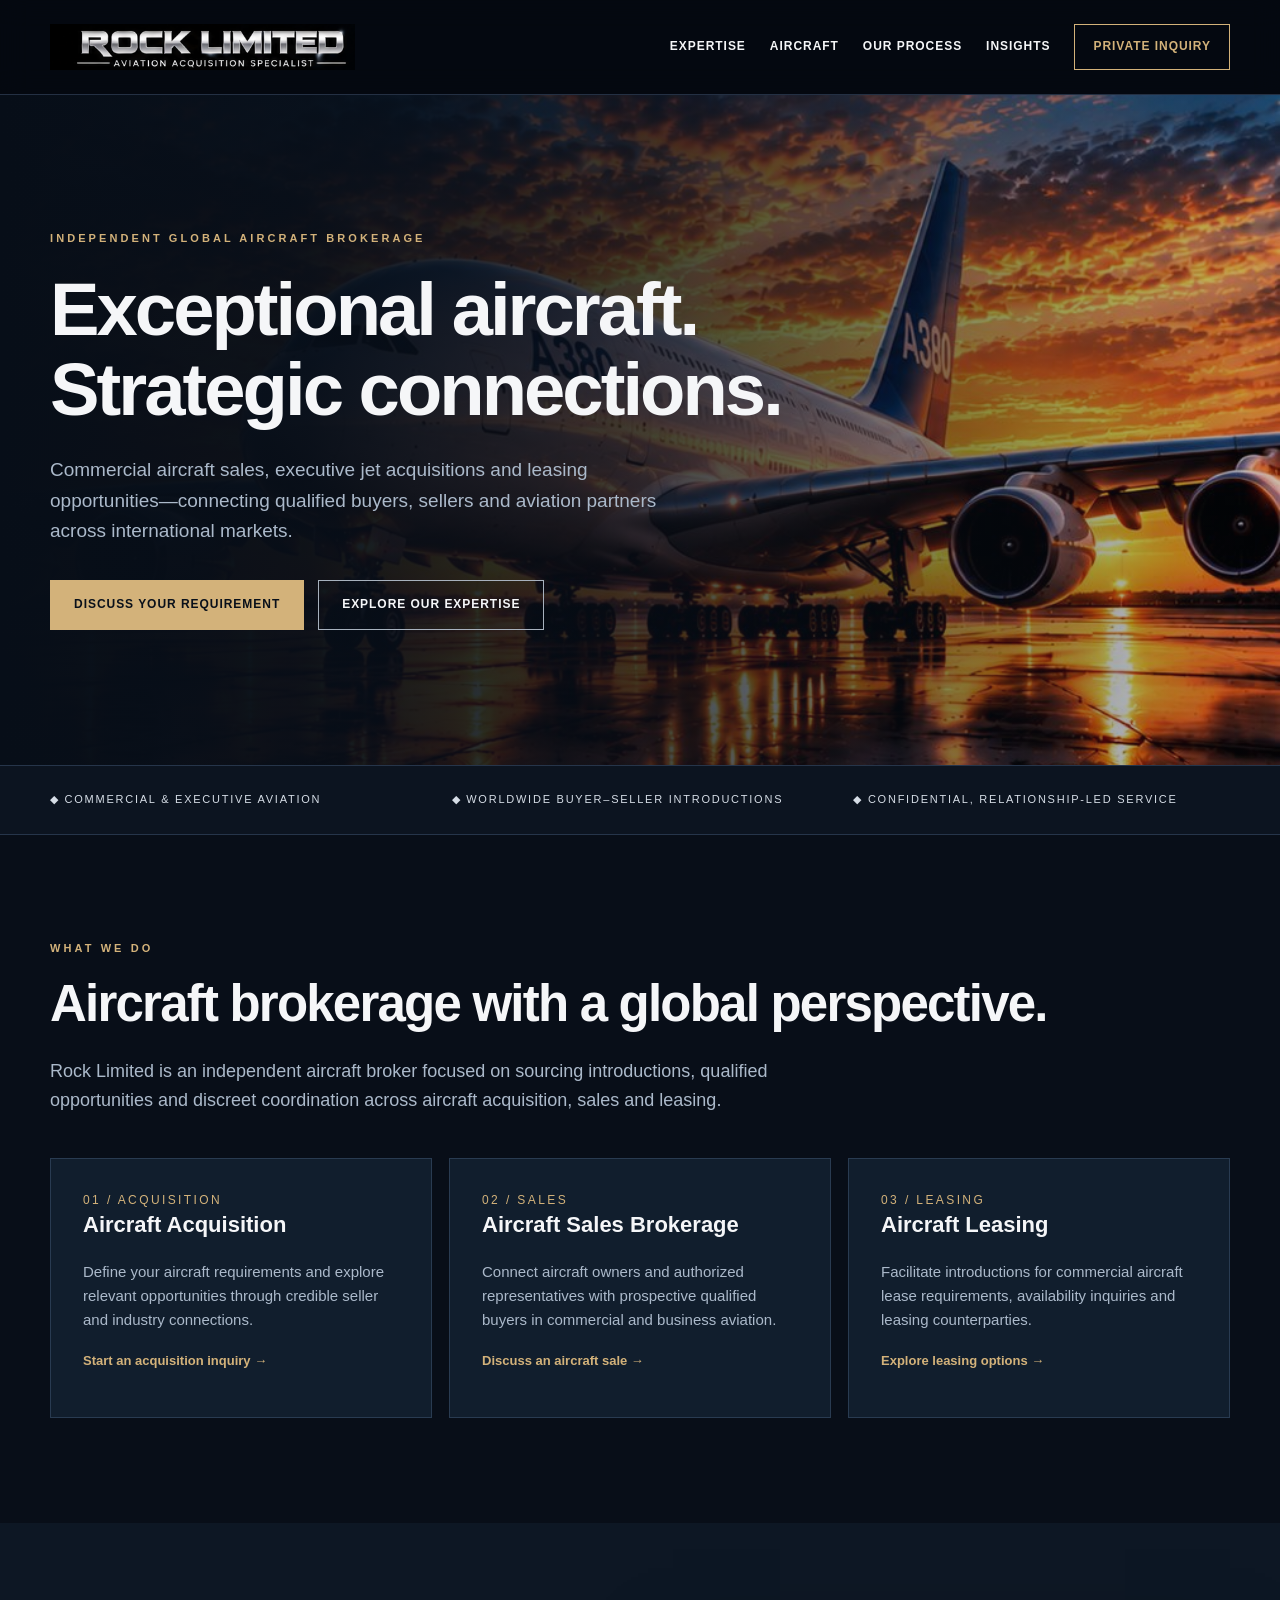
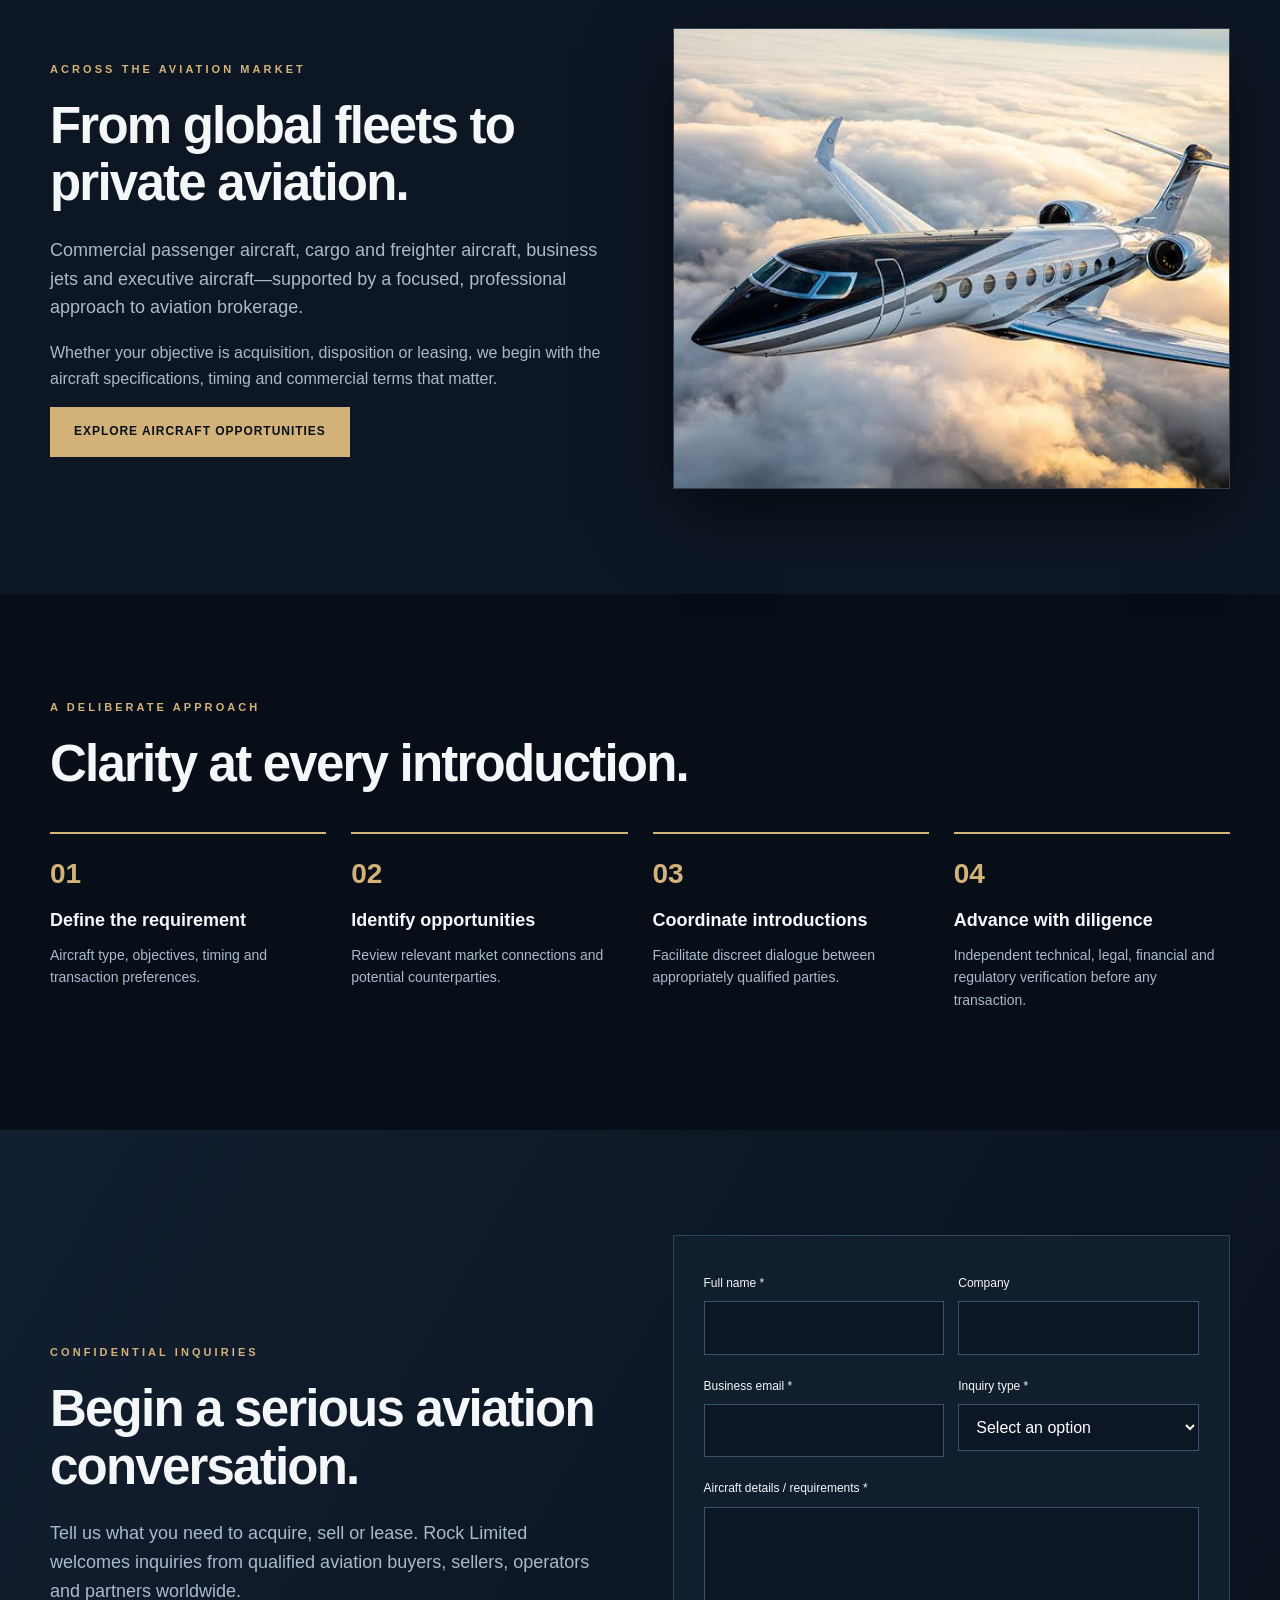
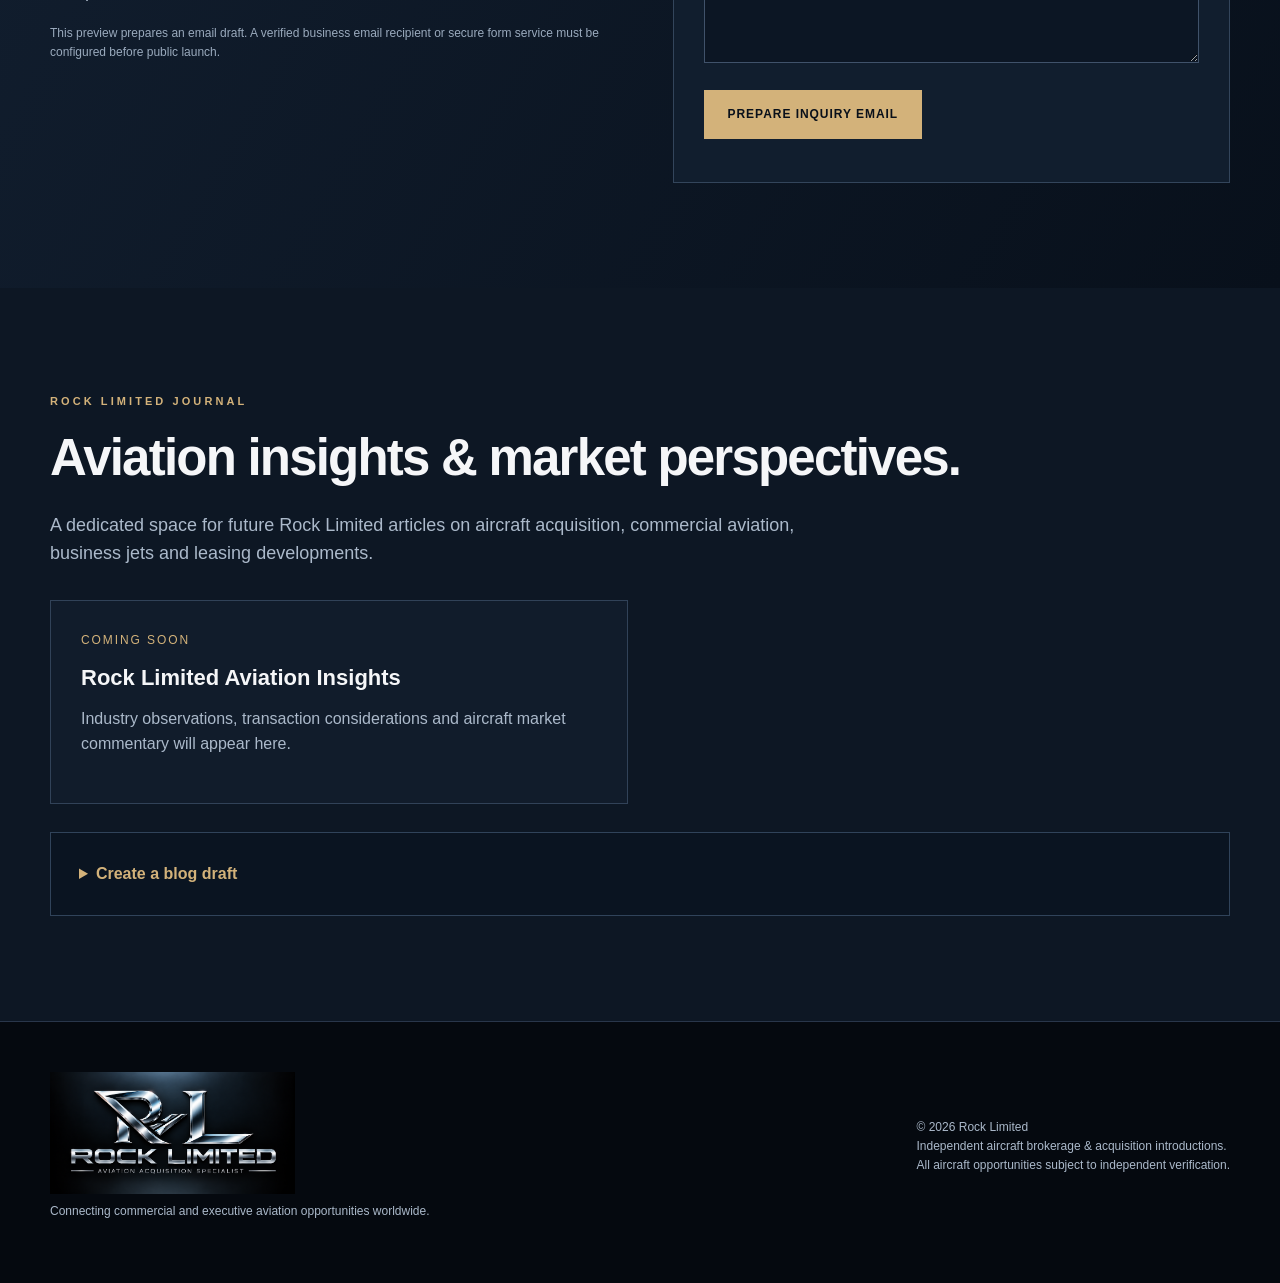
==== index.html @ 30e0c6cf "Add files via upload" ====
<!DOCTYPE html>
<html lang="en"><head><meta charset="utf-8"/><meta content="width=device-width,initial-scale=1" name="viewport"/>
<title>Rock Limited | Global Aircraft Brokerage, Sales &amp; Leasing</title>
<meta content="Rock Limited connects qualified buyers, sellers and leasing partners worldwide for commercial aircraft sales, private jet brokerage, aircraft acquisition and leasing introductions." name="description"/>
<meta content="aircraft broker, aircraft brokerage, commercial aircraft for sale, aircraft leasing, commercial aircraft leasing, aircraft sales, aircraft acquisition, private jet for sale, business jets for sale, private jet broker, aircraft leasing broker, aircraft sales broker, international aircraft sales, global aircraft brokerage, used aircraft for sale, executive jet acquisition, corporate aircraft for sale, aircraft buyer representation, aircraft seller representation, aircraft remarketing, widebody aircraft for sale, narrowbody aircraft for sale, cargo aircraft for sale, freighter aircraft for sale, aircraft lease opportunities, aircraft sale and leaseback, airliner for sale, pre-owned private jets, business aviation brokerage, aircraft transaction advisory" name="keywords"/><meta content="index,follow,max-image-preview:large" name="robots"/><meta content="#080e18" name="theme-color"/>
<meta content="website" property="og:type"/><meta content="Rock Limited | Global Aircraft Brokerage" property="og:title"/><meta content="Independent commercial and executive aircraft brokerage, acquisition and leasing introductions worldwide." property="og:description"/><meta content="summary_large_image" name="twitter:card"/>
<script type="application/ld+json">{"@context": "https://schema.org", "@type": "Organization", "name": "Rock Limited", "description": "Independent aircraft brokerage and acquisition introductions for commercial aircraft and executive aviation worldwide.", "knowsAbout": ["aircraft broker", "aircraft brokerage", "commercial aircraft for sale", "aircraft leasing", "commercial aircraft leasing", "aircraft sales", "aircraft acquisition", "private jet for sale", "business jets for sale", "private jet broker", "aircraft leasing broker", "aircraft sales broker", "international aircraft sales", "global aircraft brokerage", "used aircraft for sale", "executive jet acquisition", "corporate aircraft for sale", "aircraft buyer representation", "aircraft seller representation", "aircraft remarketing", "widebody aircraft for sale", "narrowbody aircraft for sale", "cargo aircraft for sale", "freighter aircraft for sale", "aircraft lease opportunities", "aircraft sale and leaseback", "airliner for sale", "pre-owned private jets", "business aviation brokerage", "aircraft transaction advisory"], "hasOfferCatalog": {"@type": "OfferCatalog", "name": "Aircraft brokerage services", "itemListElement": [{"@type": "OfferCatalog", "name": "Commercial aircraft sales"}, {"@type": "OfferCatalog", "name": "Aircraft leasing introductions"}, {"@type": "OfferCatalog", "name": "Executive jet brokerage"}, {"@type": "OfferCatalog", "name": "Aircraft acquisition support"}]}}</script>
<style>
:root{--ink:#080e18;--panel:#101b2a;--line:#26354a;--white:#f5f6f8;--muted:#abb9ca;--gold:#d3b27a}*{box-sizing:border-box}html{scroll-behavior:smooth}body{margin:0;background:var(--ink);color:var(--white);font-family:Arial,Helvetica,sans-serif;line-height:1.6}a{color:inherit;text-decoration:none}button,input,select,textarea{font:inherit}.wrap{width:min(1180px,calc(100% - 44px));margin:auto}.top{position:sticky;top:0;z-index:20;background:rgba(5,9,16,.96);border-bottom:1px solid #243043;backdrop-filter:blur(14px)}.top .wrap{min-height:94px;display:flex;align-items:center;justify-content:space-between;gap:25px}.logo img{width:min(305px,40vw);height:auto;display:block}.nav{display:flex;align-items:center;gap:24px;font-size:12px;font-weight:700;letter-spacing:.08em;text-transform:uppercase}.nav a:hover{color:var(--gold)}.nav .cta{border:1px solid var(--gold);padding:12px 18px;color:var(--gold)}.hero{min-height:670px;display:flex;align-items:center;position:relative;background:linear-gradient(90deg,#070e18 0%,rgba(7,14,24,.97) 24%,rgba(7,14,24,.75) 52%,rgba(7,14,24,.2) 100%),url("[data-uri]") center/cover}.hero .wrap{padding:110px 0}.eyebrow{font-size:11px;letter-spacing:.28em;color:var(--gold);font-weight:800;text-transform:uppercase}h1,h2,h3,p{margin-top:0}h1{font-size:clamp(42px,5.8vw,77px);line-height:1.08;letter-spacing:-.04em;max-width:770px;margin:22px 0 25px}h2{font-size:clamp(32px,4vw,51px);line-height:1.13;letter-spacing:-.035em;margin:18px 0 24px}h3{font-size:22px;line-height:1.25}p{color:var(--muted)}.lead{font-size:19px;max-width:635px}.buttons{display:flex;flex-wrap:wrap;gap:14px;margin-top:34px}.btn{display:inline-block;background:var(--gold);color:#09101a;padding:14px 23px;font-weight:800;font-size:12px;letter-spacing:.08em;text-transform:uppercase;border:1px solid var(--gold);cursor:pointer}.btn.secondary{background:transparent;color:var(--white);border-color:#a7b1bd}.trust{border-block:1px solid var(--line);background:#0c1420}.trust .wrap{display:grid;grid-template-columns:repeat(3,1fr);gap:25px;padding:25px 0}.trust span{color:#d6dde6;font-size:11px;letter-spacing:.16em;text-transform:uppercase}.section{padding:105px 0}.section.alt{background:#0d1724}.intro{font-size:18px;max-width:810px}.grid{display:grid;grid-template-columns:repeat(3,1fr);gap:17px;margin-top:44px}.tile{border:1px solid #293b51;background:#111e2d;padding:32px;min-height:260px;transition:border-color .2s}.tile:hover{border-color:var(--gold)}.tile .n{color:var(--gold);font-size:12px;letter-spacing:.2em}.tile p{font-size:15px}.tile a{color:var(--gold);font-weight:700;font-size:13px}.split{display:grid;grid-template-columns:1fr 1fr;gap:65px;align-items:center}.photo{width:100%;min-height:410px;object-fit:cover;border:1px solid #314156;box-shadow:0 25px 70px #0008}.smallcaps{font-size:12px;letter-spacing:.16em;text-transform:uppercase;color:var(--gold)}.process{display:grid;grid-template-columns:repeat(4,1fr);gap:25px;margin-top:40px}.process article{border-top:2px solid var(--gold);padding-top:18px}.process strong{color:var(--gold);font-size:28px}.process h3{font-size:18px;margin:12px 0}.process p{font-size:14px}.blogcard{border:1px solid #314258;padding:30px;background:#111c2b}.bloggrid{display:grid;grid-template-columns:1fr 1fr;gap:24px;margin-top:32px}.blogcard time{font-size:11px;color:var(--gold);letter-spacing:.12em}.blogcard h3{margin:14px 0}.blogcard p{white-space:pre-wrap}.editor{margin-top:28px;padding:28px;border:1px solid #30435a;background:#0a1421}.editor label{display:block;margin:12px 0 6px;color:#d9e0e8;font-size:13px}.field{width:100%;padding:13px;border:1px solid #40526a;background:#0c1624;color:white;border-radius:0}.note{font-size:12px;color:#9aaabd}.contact{background:linear-gradient(120deg,#121f30,#08101b)}.formgrid{display:grid;grid-template-columns:1fr 1fr;gap:14px}.full{grid-column:1/-1}.contactform{padding:30px;background:#111e2e;border:1px solid #33455b}.contactform label{display:block;font-size:12px;margin:8px 0}.footer{padding:50px 0;background:#05090f;border-top:1px solid #29364a}.footer .wrap{display:flex;justify-content:space-between;align-items:center;gap:25px}.footer img{max-width:245px;width:100%;height:auto}.footer p{font-size:12px}.menu{display:none}.status{font-size:13px;color:var(--gold)}@media(max-width:850px){.nav{display:none;position:absolute;top:94px;left:0;right:0;background:#070e18;padding:24px;flex-direction:column;align-items:start}.nav.open{display:flex}.menu{display:block;background:none;border:1px solid #586b82;color:white;padding:9px 12px}.split,.grid,.bloggrid{grid-template-columns:1fr}.process{grid-template-columns:1fr 1fr}.hero{min-height:570px}.section{padding:75px 0}.trust .wrap{grid-template-columns:1fr;gap:9px}.footer .wrap{flex-direction:column;align-items:start}}@media(max-width:540px){.process,.formgrid{grid-template-columns:1fr}.hero .wrap{padding:80px 0}h1{font-size:44px}}@media(prefers-reduced-motion:reduce){html{scroll-behavior:auto}}
</style></head><body>
<header class="top"><div class="wrap"><a aria-label="Rock Limited home" class="logo" href="#home"><img alt="Rock Limited Aviation Acquisition Specialist" src="[data-uri]"/></a><button aria-expanded="false" aria-label="Toggle navigation" class="menu" id="menu">MENU ☰</button><nav class="nav" id="nav"><a href="#services">Expertise</a><a href="#aircraft">Aircraft</a><a href="#process">Our Process</a><a href="#insights">Insights</a><a class="cta" href="#contact">Private Inquiry</a></nav></div></header>
<main><section class="hero" id="home"><div class="wrap"><div class="eyebrow">Independent global aircraft brokerage</div><h1>Exceptional aircraft.<br/>Strategic connections.</h1><p class="lead">Commercial aircraft sales, executive jet acquisitions and leasing opportunities—connecting qualified buyers, sellers and aviation partners across international markets.</p><div class="buttons"><a class="btn" href="#contact">Discuss Your Requirement</a><a class="btn secondary" href="#services">Explore Our Expertise</a></div></div></section>
<div class="trust"><div class="wrap"><span>◆ Commercial &amp; executive aviation</span><span>◆ Worldwide buyer–seller introductions</span><span>◆ Confidential, relationship-led service</span></div></div>
<section class="section" id="services"><div class="wrap"><div class="eyebrow">What we do</div><h2>Aircraft brokerage with a global perspective.</h2><p class="intro">Rock Limited is an independent aircraft broker focused on sourcing introductions, qualified opportunities and discreet coordination across aircraft acquisition, sales and leasing.</p><div class="grid"><article class="tile"><div class="n">01 / ACQUISITION</div><h3>Aircraft Acquisition</h3><p>Define your aircraft requirements and explore relevant opportunities through credible seller and industry connections.</p><a href="#contact">Start an acquisition inquiry →</a></article><article class="tile"><div class="n">02 / SALES</div><h3>Aircraft Sales Brokerage</h3><p>Connect aircraft owners and authorized representatives with prospective qualified buyers in commercial and business aviation.</p><a href="#contact">Discuss an aircraft sale →</a></article><article class="tile"><div class="n">03 / LEASING</div><h3>Aircraft Leasing</h3><p>Facilitate introductions for commercial aircraft lease requirements, availability inquiries and leasing counterparties.</p><a href="#contact">Explore leasing options →</a></article></div></div></section>
<section class="section alt" id="aircraft"><div class="wrap split"><div><div class="eyebrow">Across the aviation market</div><h2>From global fleets to private aviation.</h2><p class="intro">Commercial passenger aircraft, cargo and freighter aircraft, business jets and executive aircraft—supported by a focused, professional approach to aviation brokerage.</p><p>Whether your objective is acquisition, disposition or leasing, we begin with the aircraft specifications, timing and commercial terms that matter.</p><a class="btn" href="#contact">Explore Aircraft Opportunities</a></div><img alt="Commercial and executive aviation aircraft image" class="photo" src="[data-uri]"/></div></section>
<section class="section" id="process"><div class="wrap"><div class="eyebrow">A deliberate approach</div><h2>Clarity at every introduction.</h2><div class="process"><article><strong>01</strong><h3>Define the requirement</h3><p>Aircraft type, objectives, timing and transaction preferences.</p></article><article><strong>02</strong><h3>Identify opportunities</h3><p>Review relevant market connections and potential counterparties.</p></article><article><strong>03</strong><h3>Coordinate introductions</h3><p>Facilitate discreet dialogue between appropriately qualified parties.</p></article><article><strong>04</strong><h3>Advance with diligence</h3><p>Independent technical, legal, financial and regulatory verification before any transaction.</p></article></div></div></section>

<section class="section contact" id="contact"><div class="wrap split"><div><div class="eyebrow">Confidential inquiries</div><h2>Begin a serious aviation conversation.</h2><p class="intro">Tell us what you need to acquire, sell or lease. Rock Limited welcomes inquiries from qualified aviation buyers, sellers, operators and partners worldwide.</p><p class="note">This preview prepares an email draft. A verified business email recipient or secure form service must be configured before public launch.</p></div><form class="contactform" id="inquiry"><div class="formgrid"><div><label for="name">Full name *</label><input class="field" id="name" required=""/></div><div><label for="company">Company</label><input class="field" id="company"/></div><div><label for="email">Business email *</label><input class="field" id="email" required="" type="email"/></div><div><label for="purpose">Inquiry type *</label><select class="field" id="purpose" required=""><option value="">Select an option</option><option>Aircraft acquisition</option><option>Aircraft for sale</option><option>Aircraft leasing</option><option>Business jet brokerage</option><option>Other aviation inquiry</option></select></div><div class="full"><label for="message">Aircraft details / requirements *</label><textarea class="field" id="message" required="" rows="5"></textarea></div></div><button class="btn" style="margin-top:20px" type="submit">Prepare Inquiry Email</button><p class="status" id="contact-status" role="status"></p></form></div></section><section class="section alt" id="insights"><div class="wrap"><div class="eyebrow">Rock Limited journal</div><h2>Aviation insights &amp; market perspectives.</h2><p class="intro">A dedicated space for future Rock Limited articles on aircraft acquisition, commercial aviation, business jets and leasing developments.</p><div class="bloggrid" id="posts"><article class="blogcard"><div class="smallcaps">Coming soon</div><h3>Rock Limited Aviation Insights</h3><p>Industry observations, transaction considerations and aircraft market commentary will appear here.</p></article></div><details class="editor"><summary style="cursor:pointer;color:var(--gold);font-weight:700">Create a blog draft</summary><p class="note">Drafts are saved in this browser only. Publishing articles publicly requires a connected website or content management system.</p><label for="post-title">Article title</label><input class="field" id="post-title" placeholder="e.g. Considerations in aircraft leasing"/><label for="post-body">Article text</label><textarea class="field" id="post-body" placeholder="Write your article here..." rows="6"></textarea><div class="buttons"><button class="btn" id="save-post" type="button">Save Draft Locally</button><button class="btn secondary" id="clear-posts" type="button">Clear Local Drafts</button></div><p class="status" id="post-status" role="status"></p></details></div></section></main>
<footer class="footer"><div class="wrap"><div><img alt="Rock Limited chrome RL aviation logo" src="[data-uri]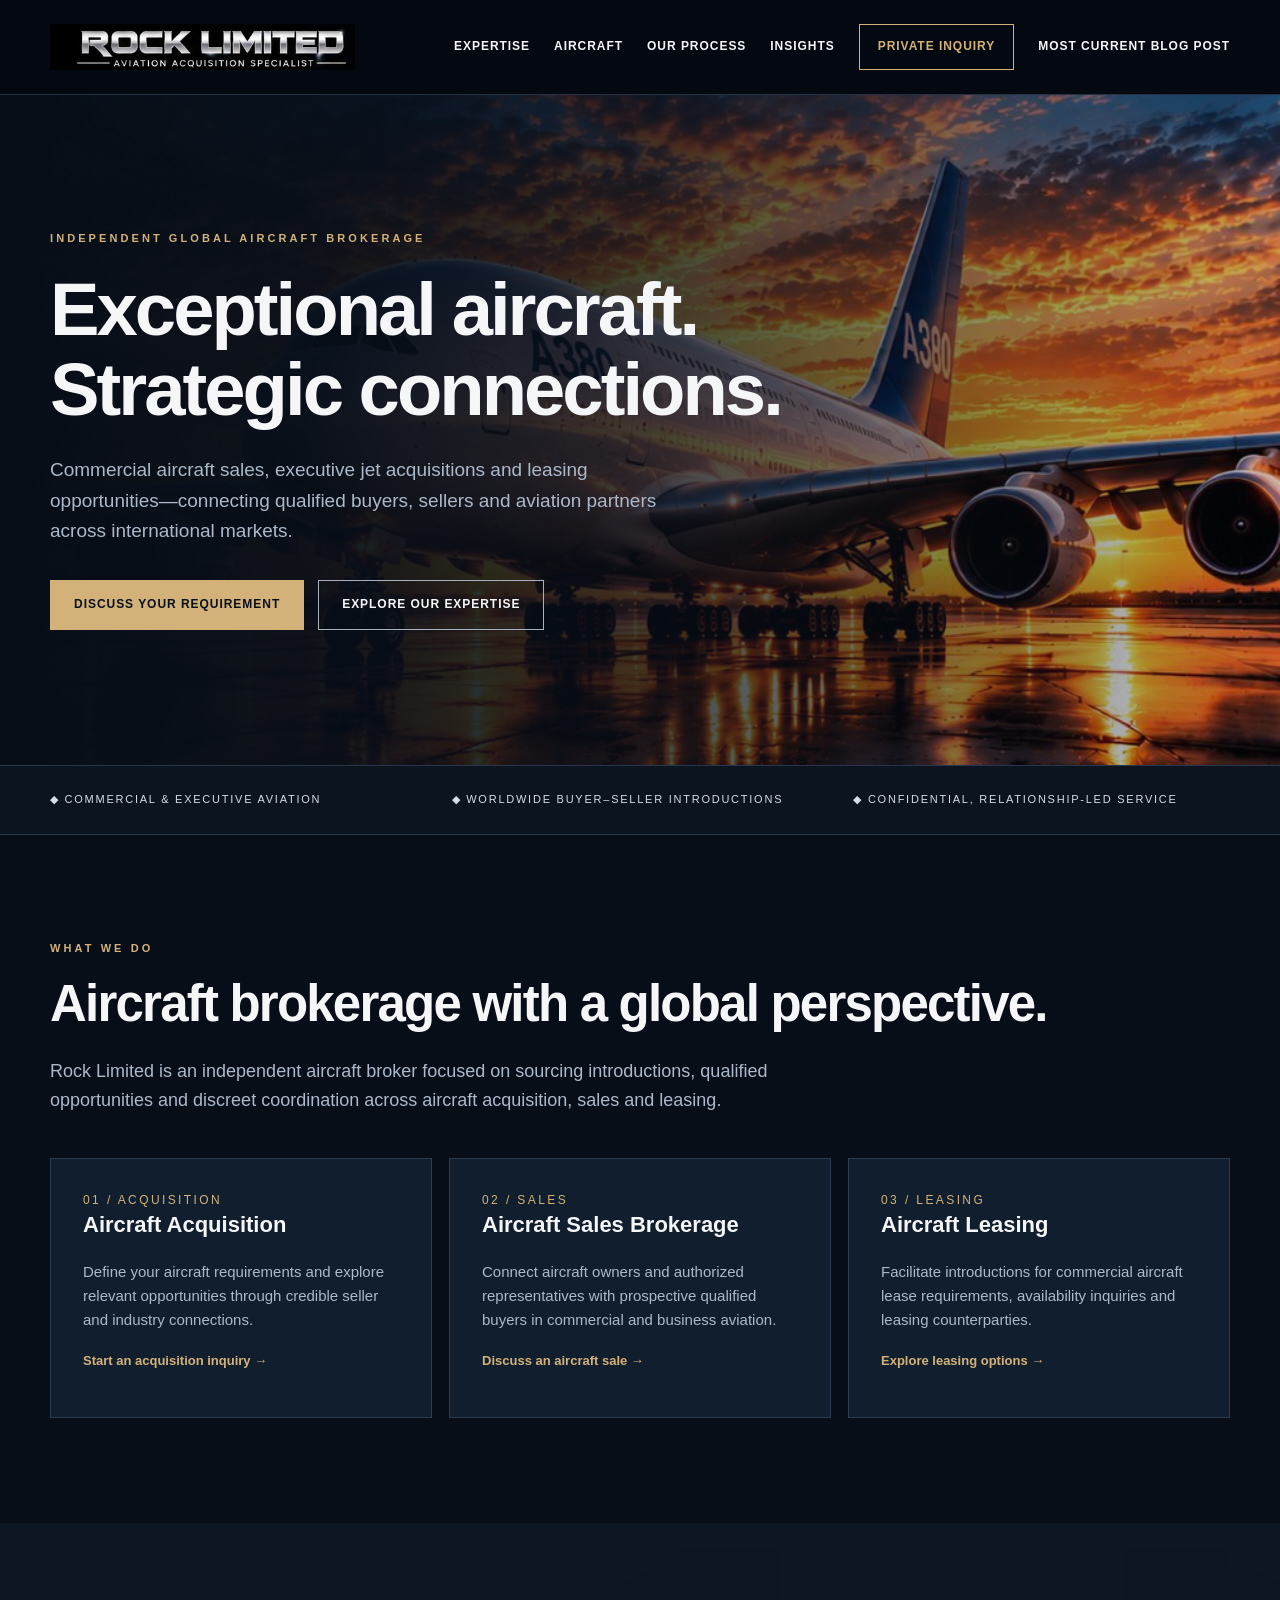
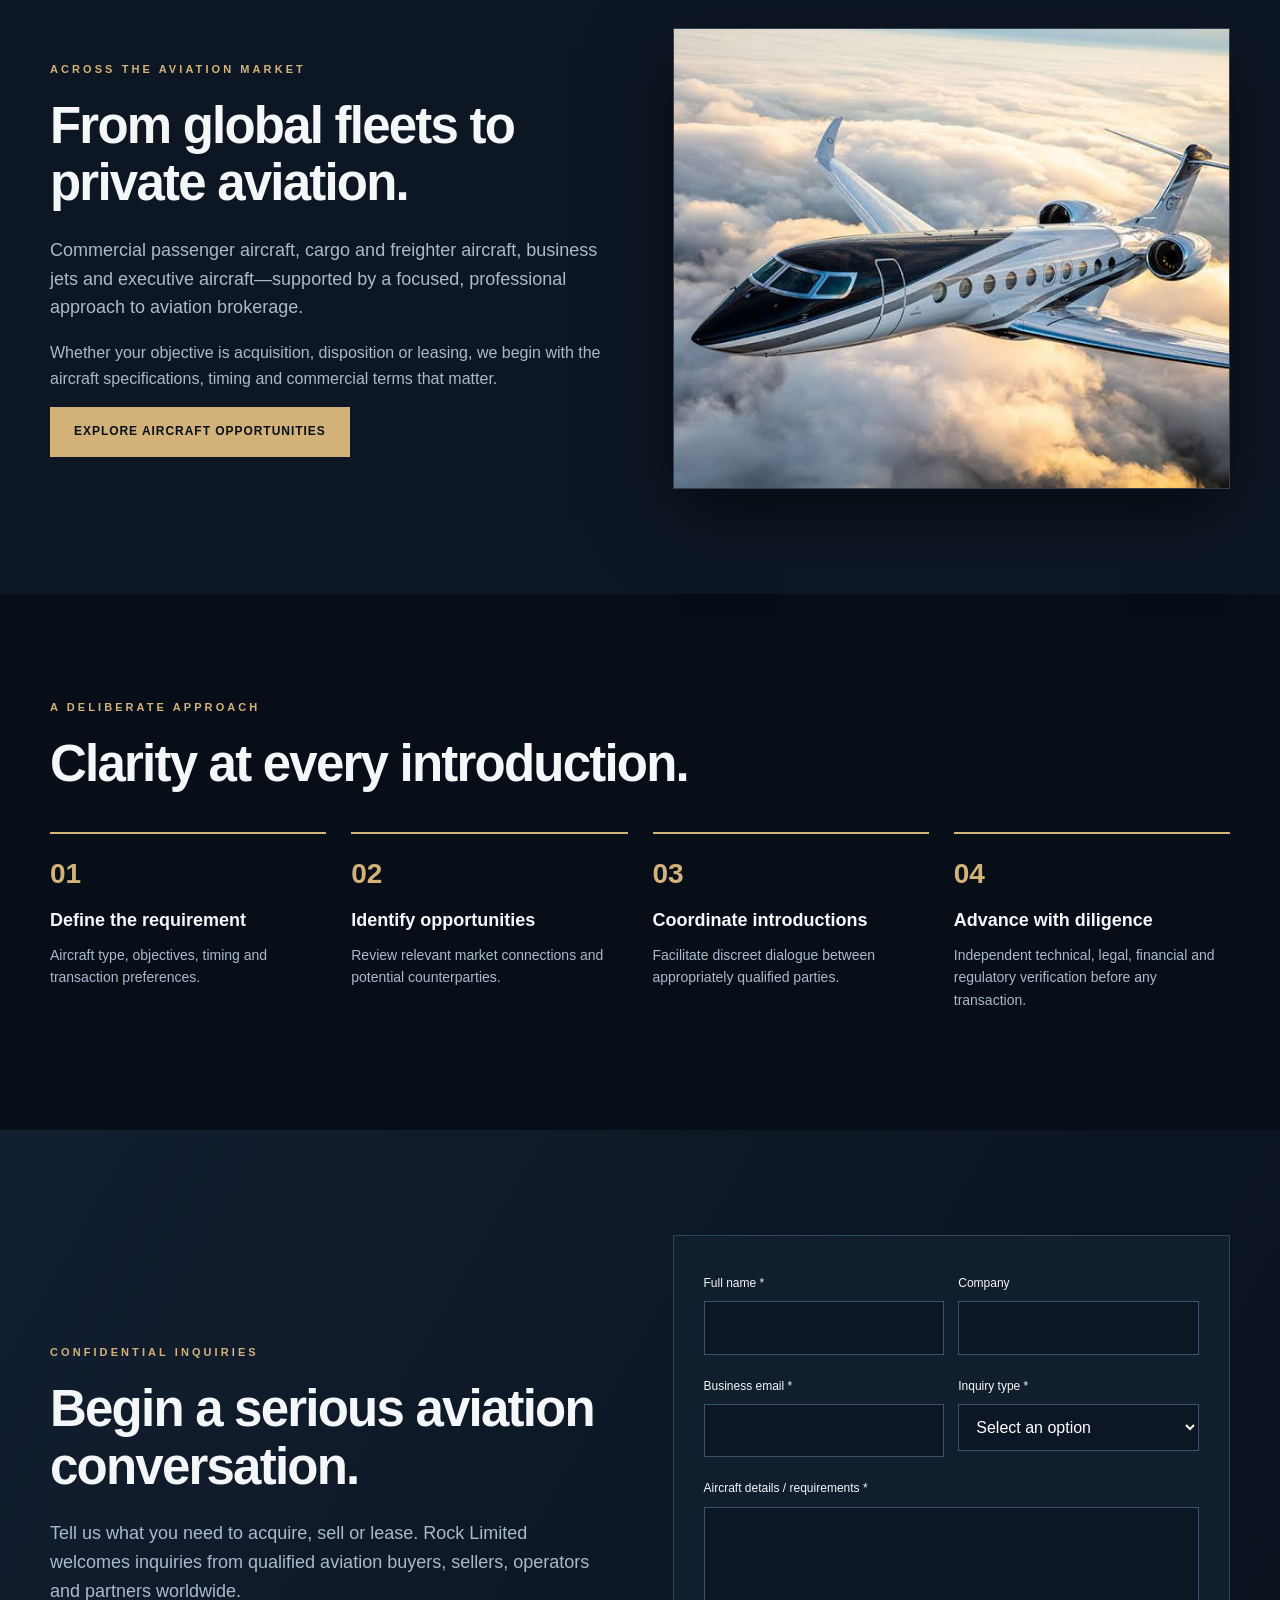
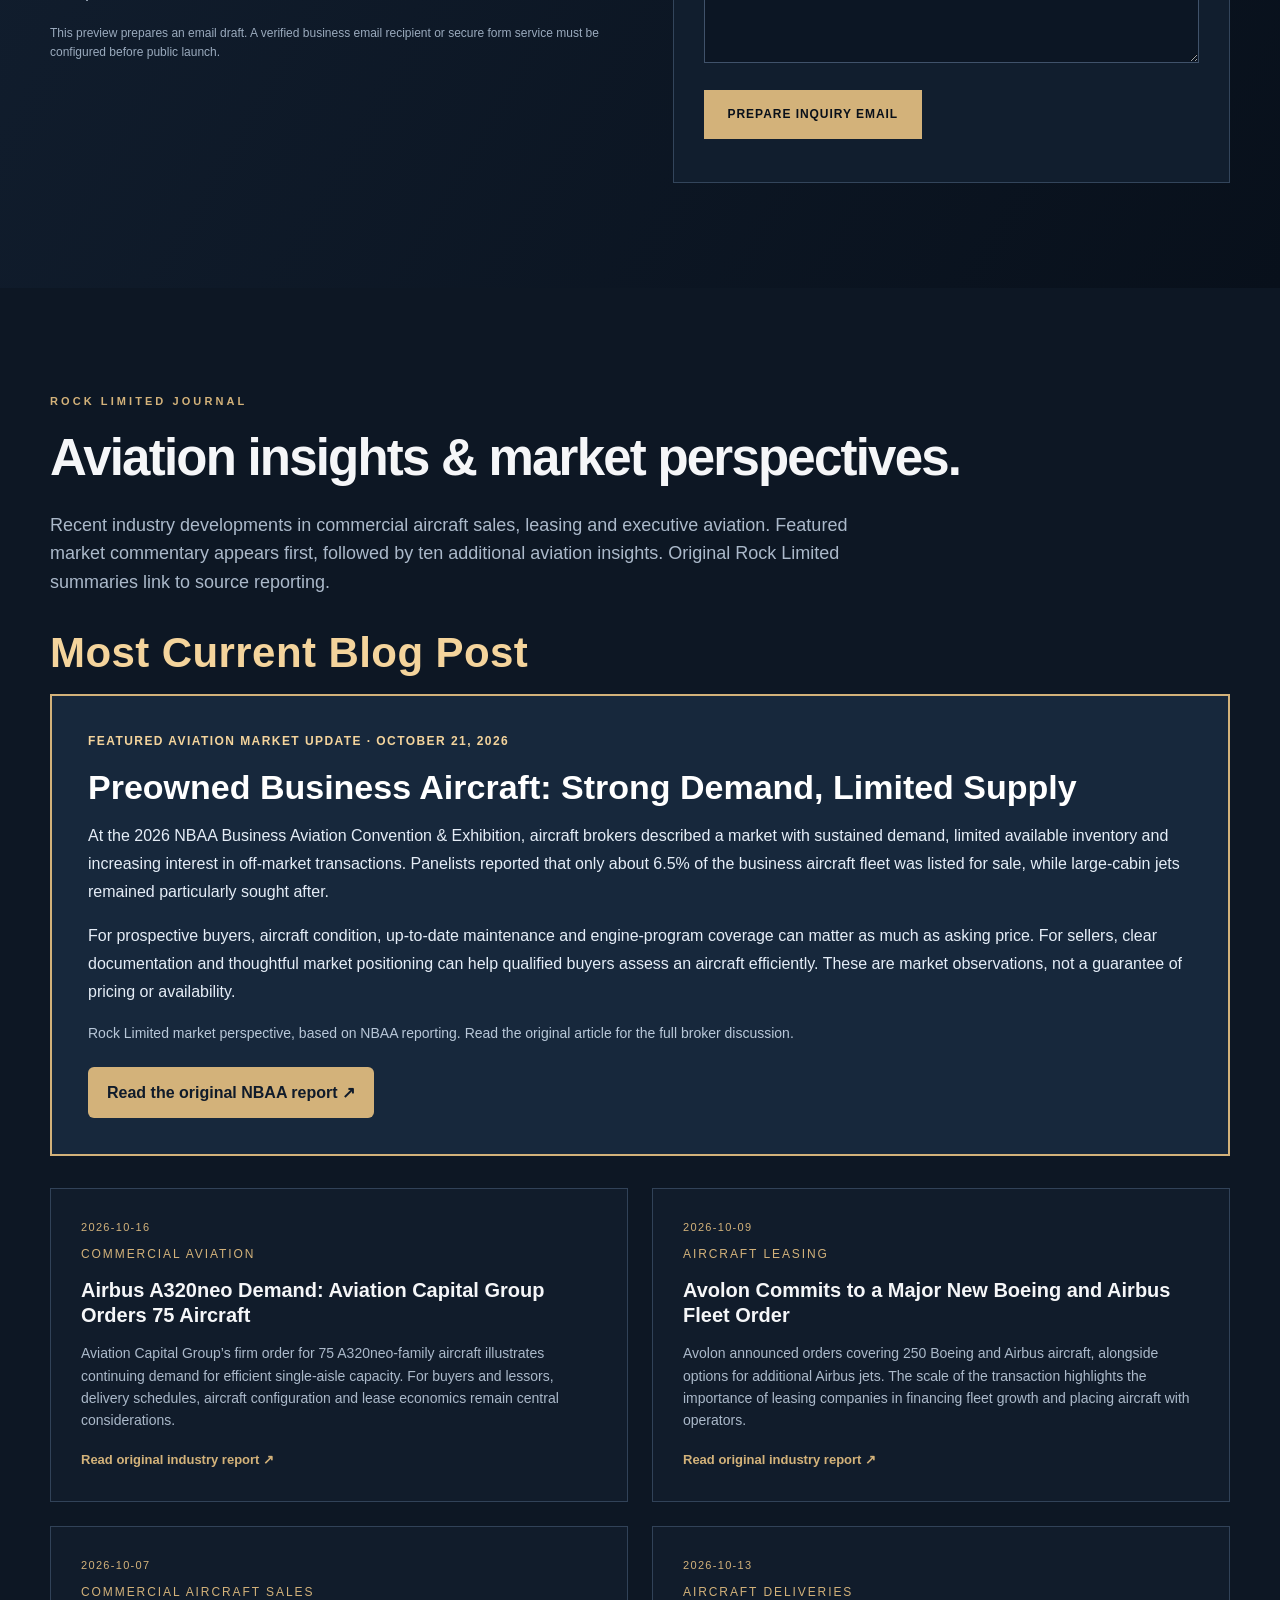
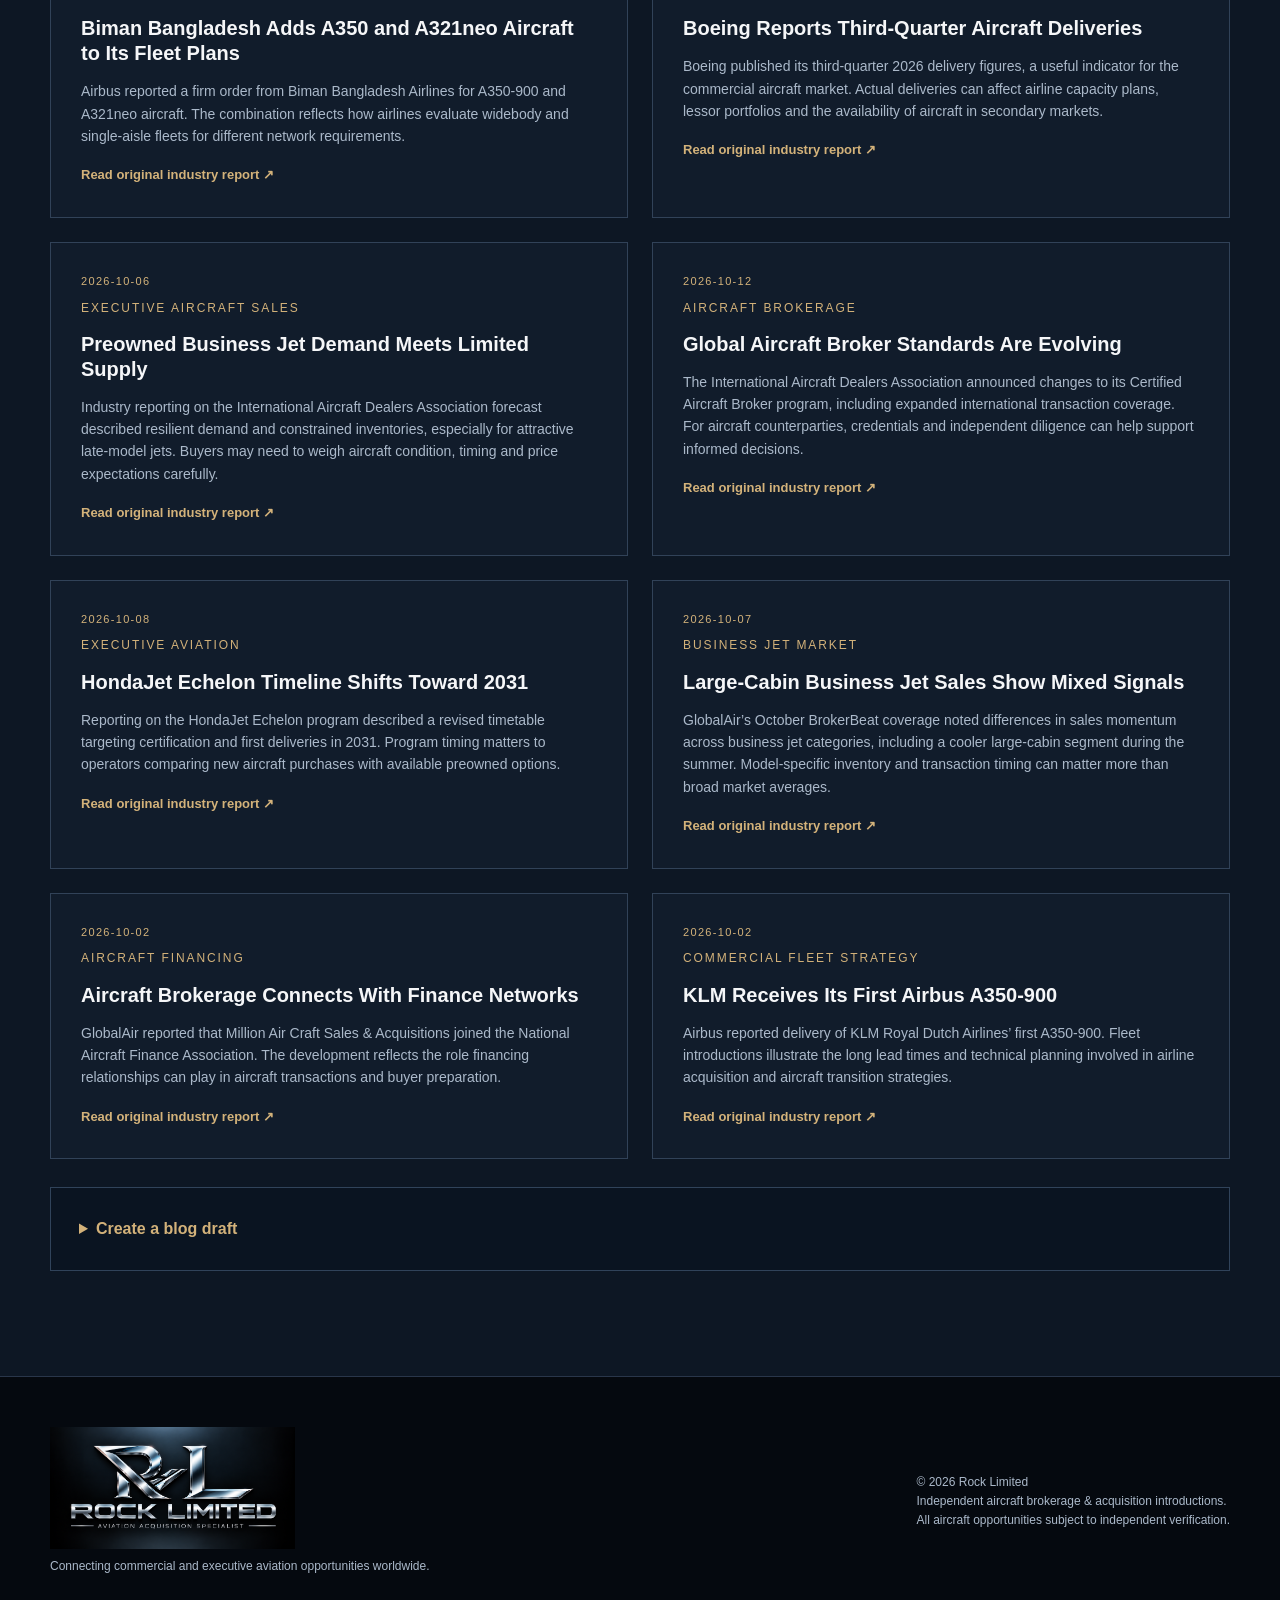
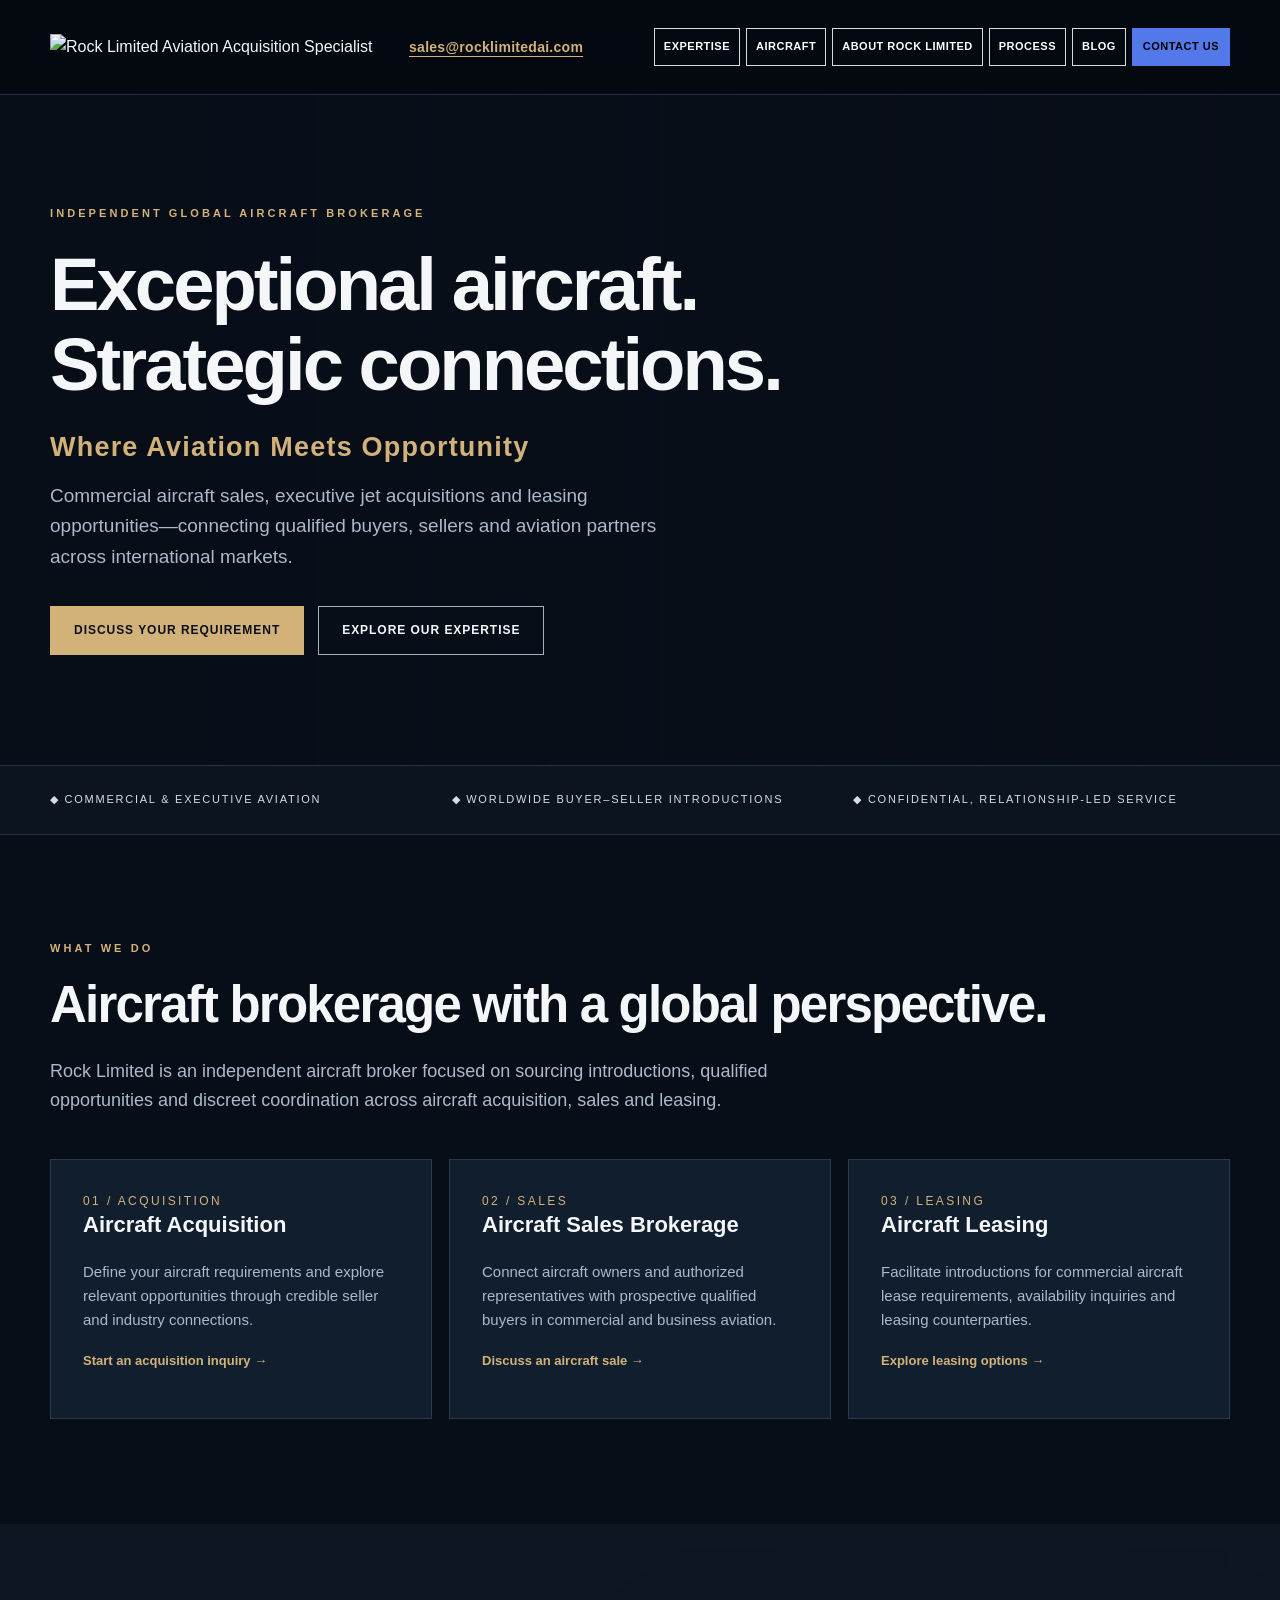
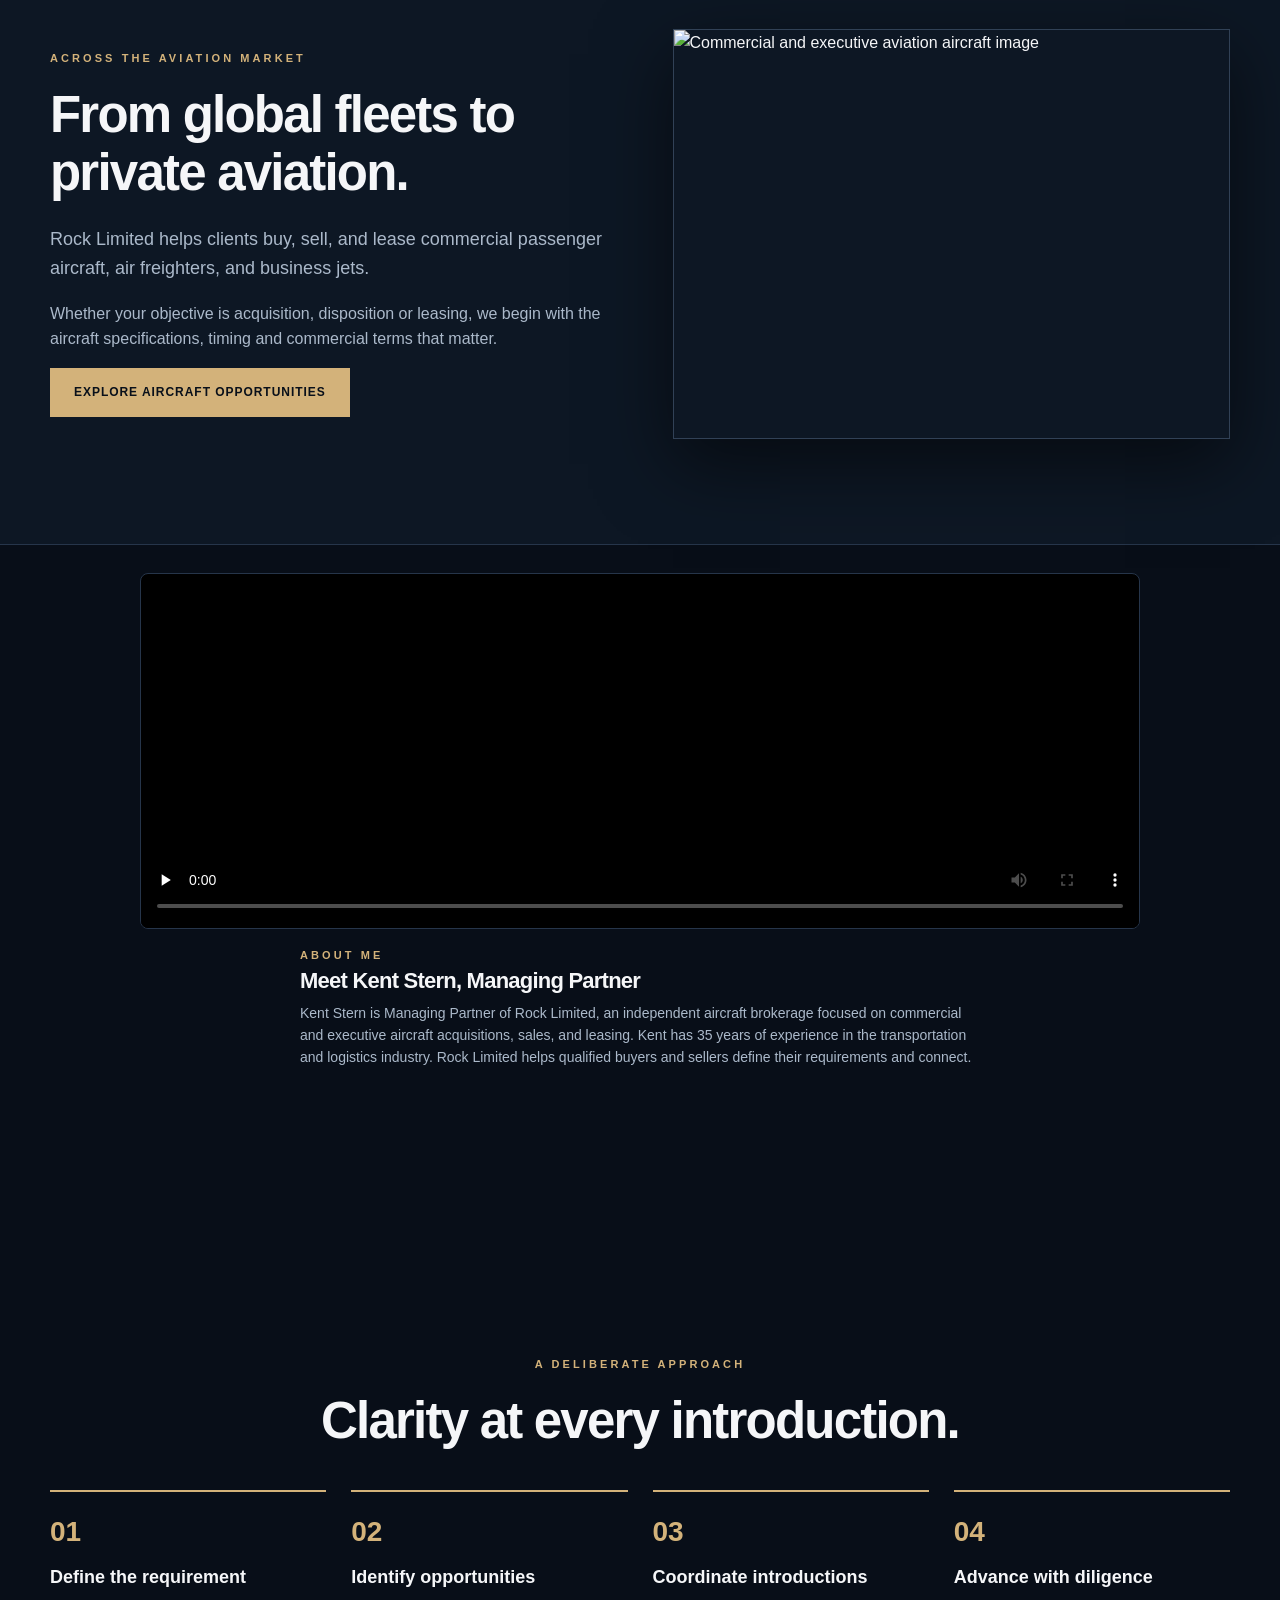
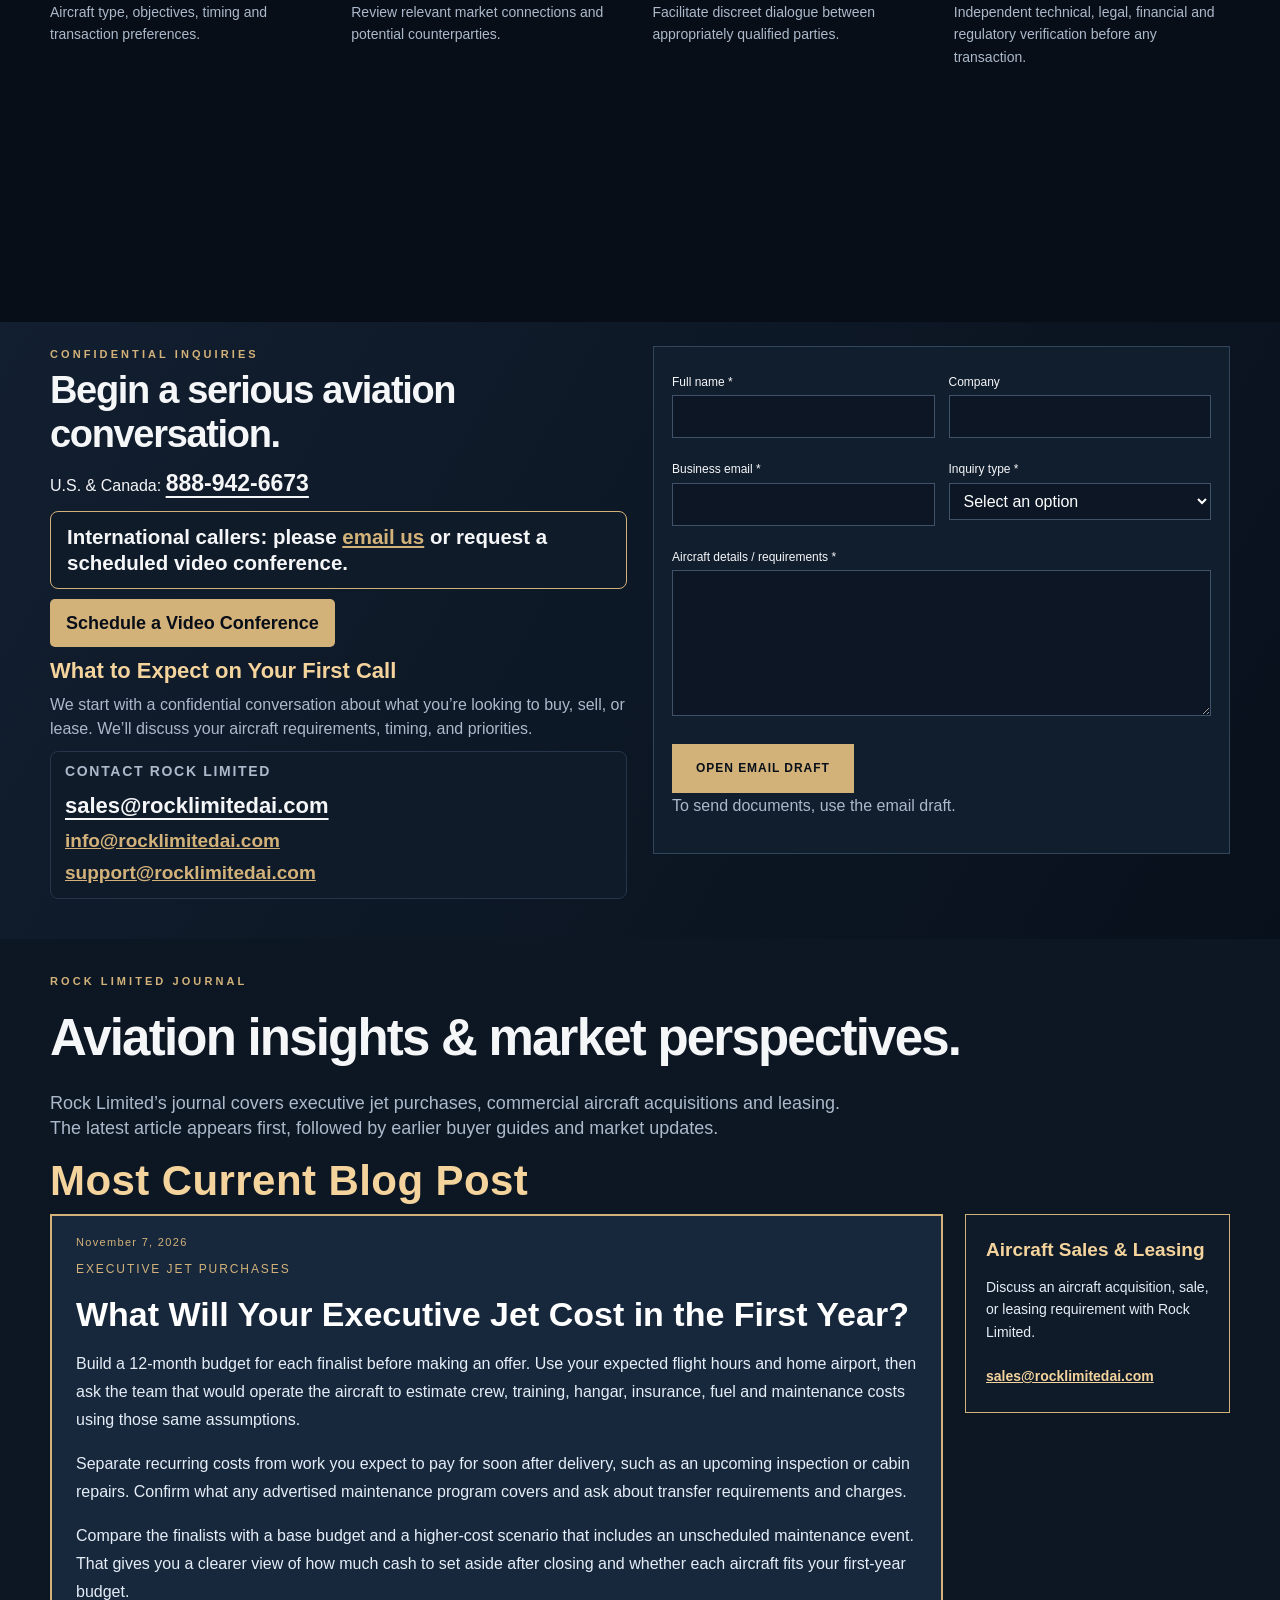
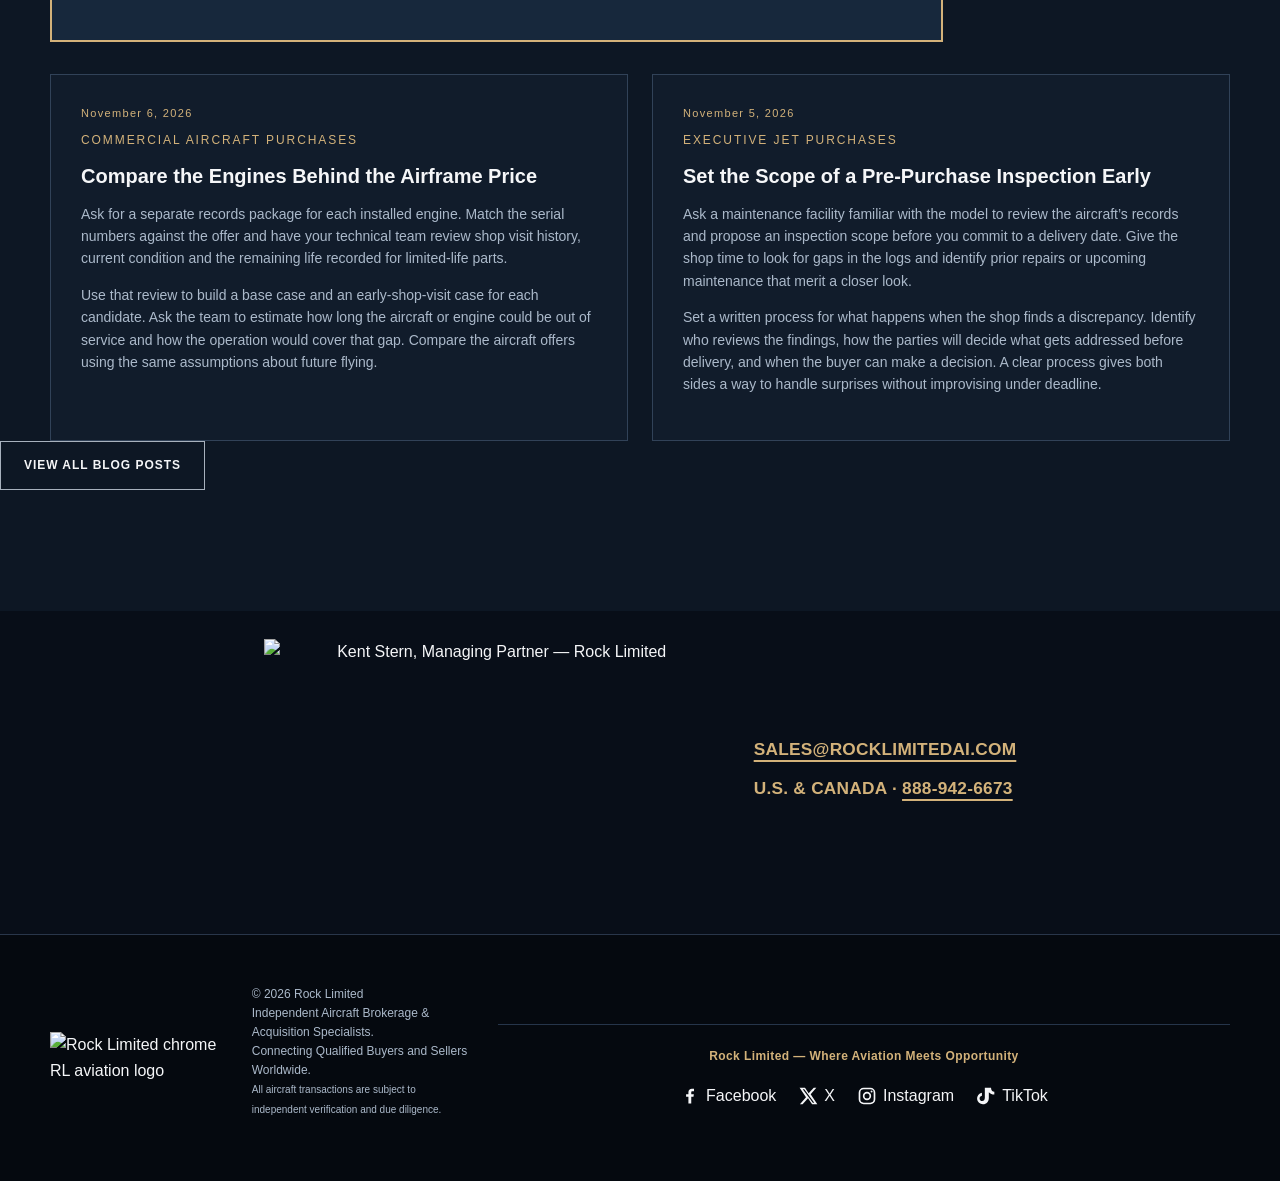
